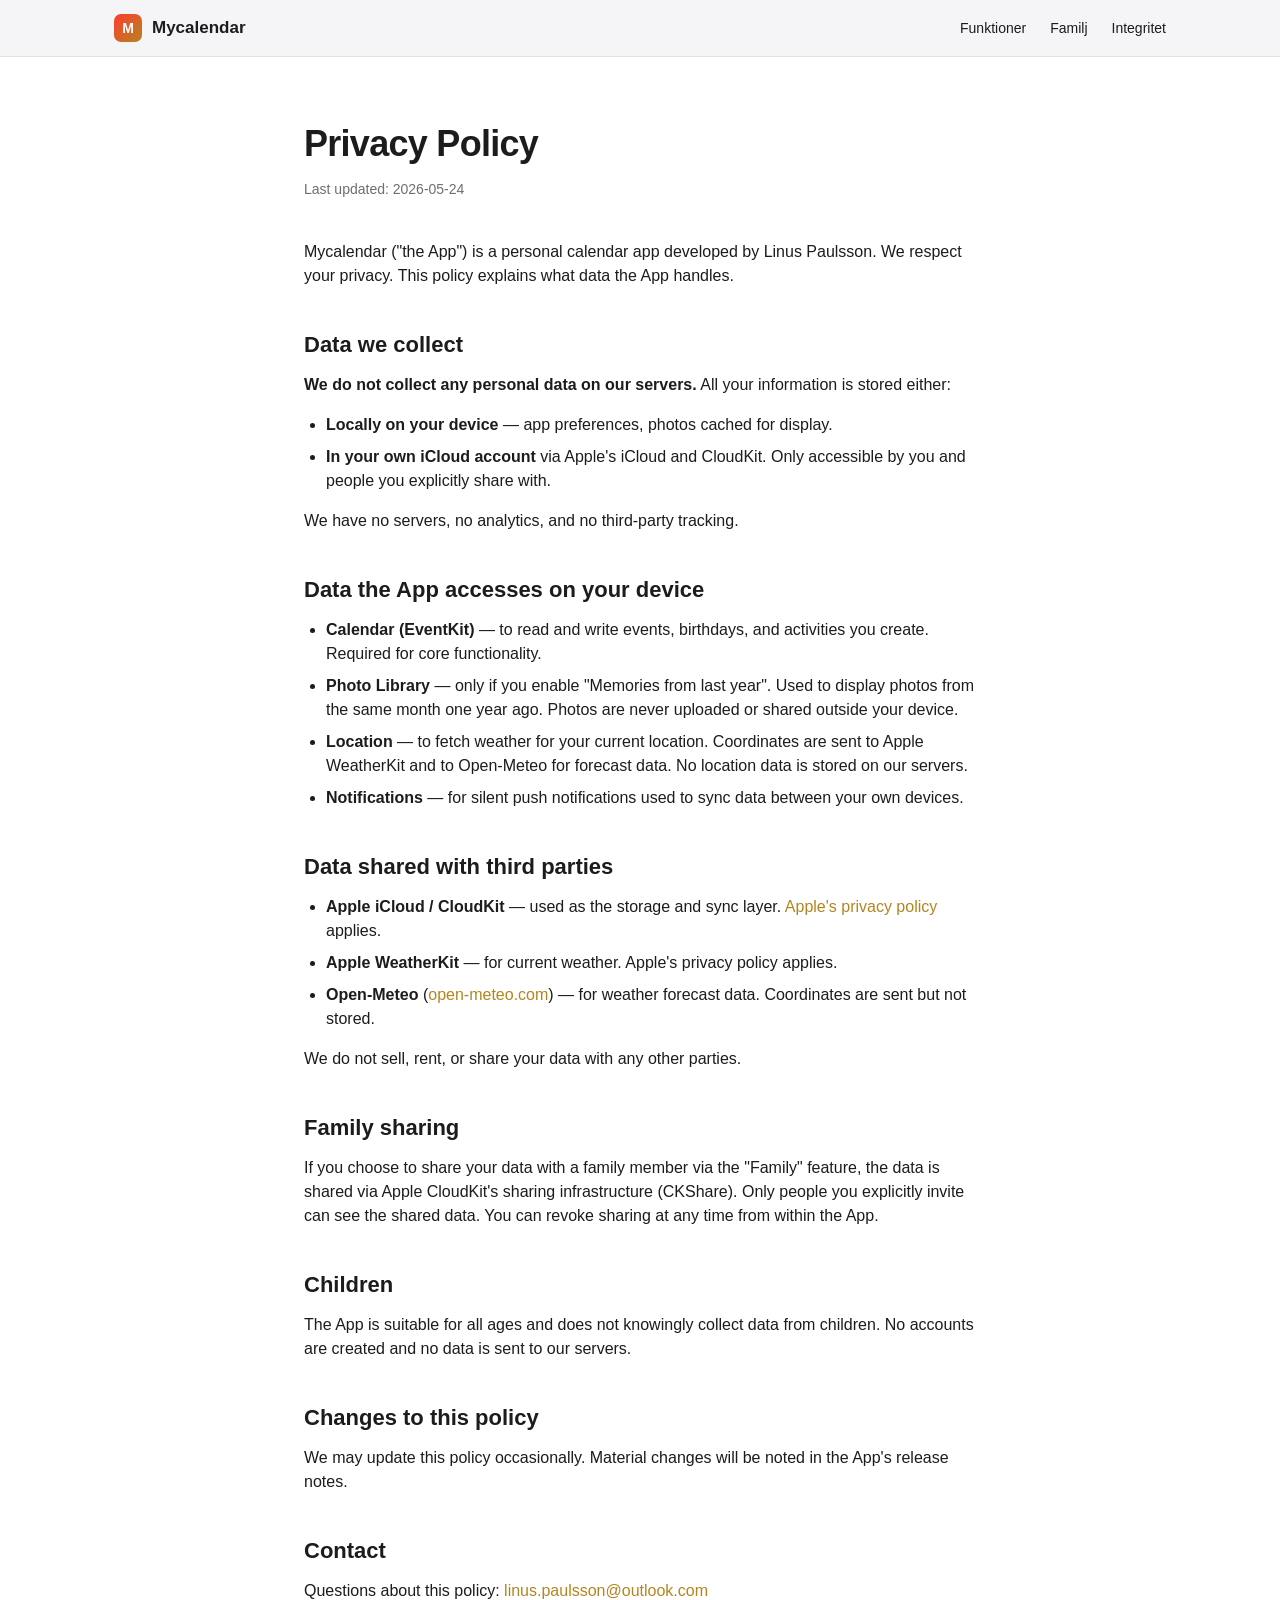
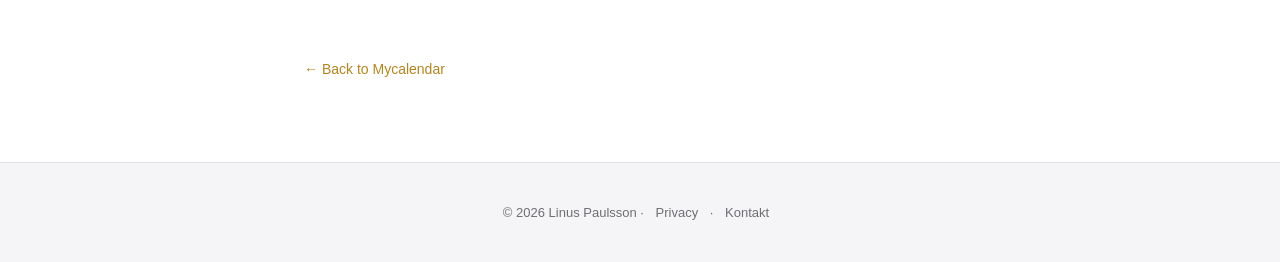
==== privacy.html @ e1168982 "Add Mycalendar landing + privacy" ====
<!DOCTYPE html>
<html lang="en">
<head>
  <meta charset="UTF-8" />
  <meta name="viewport" content="width=device-width, initial-scale=1.0" />
  <title>Privacy Policy — Mycalendar</title>
  <link rel="stylesheet" href="style.css" />
</head>
<body>

  <nav>
    <div class="inner">
      <a href="/myfamilycalendar/" class="brand">
        <span class="logo">M</span>
        <span>Mycalendar</span>
      </a>
      <div class="links">
        <a href="/myfamilycalendar/#features">Funktioner</a>
        <a href="/myfamilycalendar/#family">Familj</a>
        <a href="privacy.html">Integritet</a>
      </div>
    </div>
  </nav>

  <section class="privacy-page">
    <div class="container">
      <h1>Privacy Policy</h1>
      <div class="updated">Last updated: 2026-05-24</div>

      <p>
        Mycalendar ("the App") is a personal calendar app developed by Linus Paulsson.
        We respect your privacy. This policy explains what data the App handles.
      </p>

      <h2>Data we collect</h2>
      <p>
        <strong>We do not collect any personal data on our servers.</strong>
        All your information is stored either:
      </p>
      <ul>
        <li><strong>Locally on your device</strong> — app preferences, photos cached for display.</li>
        <li><strong>In your own iCloud account</strong> via Apple's iCloud and CloudKit. Only accessible by you and people you explicitly share with.</li>
      </ul>
      <p>We have no servers, no analytics, and no third-party tracking.</p>

      <h2>Data the App accesses on your device</h2>
      <ul>
        <li><strong>Calendar (EventKit)</strong> — to read and write events, birthdays, and activities you create. Required for core functionality.</li>
        <li><strong>Photo Library</strong> — only if you enable "Memories from last year". Used to display photos from the same month one year ago. Photos are never uploaded or shared outside your device.</li>
        <li><strong>Location</strong> — to fetch weather for your current location. Coordinates are sent to Apple WeatherKit and to Open-Meteo for forecast data. No location data is stored on our servers.</li>
        <li><strong>Notifications</strong> — for silent push notifications used to sync data between your own devices.</li>
      </ul>

      <h2>Data shared with third parties</h2>
      <ul>
        <li><strong>Apple iCloud / CloudKit</strong> — used as the storage and sync layer. <a href="https://www.apple.com/legal/privacy/" target="_blank" rel="noopener">Apple's privacy policy</a> applies.</li>
        <li><strong>Apple WeatherKit</strong> — for current weather. Apple's privacy policy applies.</li>
        <li><strong>Open-Meteo</strong> (<a href="https://open-meteo.com" target="_blank" rel="noopener">open-meteo.com</a>) — for weather forecast data. Coordinates are sent but not stored.</li>
      </ul>
      <p>We do not sell, rent, or share your data with any other parties.</p>

      <h2>Family sharing</h2>
      <p>
        If you choose to share your data with a family member via the "Family" feature, the data is shared via Apple
        CloudKit's sharing infrastructure (CKShare). Only people you explicitly invite can see the shared data.
        You can revoke sharing at any time from within the App.
      </p>

      <h2>Children</h2>
      <p>
        The App is suitable for all ages and does not knowingly collect data from children. No accounts are created
        and no data is sent to our servers.
      </p>

      <h2>Changes to this policy</h2>
      <p>
        We may update this policy occasionally. Material changes will be noted in the App's release notes.
      </p>

      <h2>Contact</h2>
      <p>
        Questions about this policy: <a href="mailto:linus.paulsson@outlook.com">linus.paulsson@outlook.com</a>
      </p>

      <a href="/myfamilycalendar/" class="back">← Back to Mycalendar</a>
    </div>
  </section>

  <footer>
    © 2026 Linus Paulsson ·
    <a href="privacy.html">Privacy</a> ·
    <a href="mailto:linus.paulsson@outlook.com">Kontakt</a>
  </footer>

</body>
</html>
---- style.css ----
/* ─── Reset ─── */
*, *::before, *::after { box-sizing: border-box; margin: 0; padding: 0; }
html { -webkit-text-size-adjust: 100%; }
body {
  font-family: -apple-system, BlinkMacSystemFont, "SF Pro Display", "Segoe UI",
               Roboto, Helvetica, Arial, sans-serif;
  font-size: 17px;
  line-height: 1.5;
  color: #1c1c1e;
  background: #f5f5f7;
  -webkit-font-smoothing: antialiased;
}

a { color: #b4851f; text-decoration: none; }
a:hover { text-decoration: underline; }

/* ─── Layout ─── */
.container { max-width: 1100px; margin: 0 auto; padding: 0 24px; }
section { padding: 80px 0; }

/* ─── Nav ─── */
nav {
  position: sticky; top: 0; z-index: 10;
  background: rgba(245, 245, 247, 0.85);
  backdrop-filter: saturate(180%) blur(20px);
  -webkit-backdrop-filter: saturate(180%) blur(20px);
  border-bottom: 0.5px solid rgba(0, 0, 0, 0.08);
}
nav .inner {
  max-width: 1100px; margin: 0 auto; padding: 14px 24px;
  display: flex; align-items: center; justify-content: space-between;
}
nav .brand {
  display: flex; align-items: center; gap: 10px;
  font-weight: 600; font-size: 17px; color: #1c1c1e;
}
nav .brand .logo {
  width: 28px; height: 28px; border-radius: 7px;
  background: linear-gradient(135deg, #ff3b30, #b4851f);
  display: grid; place-items: center;
  color: white; font-size: 14px; font-weight: 700;
}
nav .links { display: flex; gap: 24px; font-size: 14px; }
nav .links a { color: #1c1c1e; }

/* ─── Hero ─── */
.hero {
  text-align: center;
  padding-top: 80px;
  background: linear-gradient(180deg, #fff 0%, #f5f5f7 100%);
}
.hero h1 {
  font-size: clamp(40px, 6vw, 64px);
  font-weight: 700;
  letter-spacing: -0.02em;
  margin-bottom: 16px;
}
.hero .tagline {
  font-size: clamp(18px, 2.4vw, 24px);
  color: #6e6e73;
  font-weight: 400;
  max-width: 640px;
  margin: 0 auto 32px;
}
.hero .gold-accent { color: #b4851f; }
.hero .cta {
  display: inline-flex; align-items: center; gap: 10px;
  background: #1c1c1e; color: white;
  padding: 14px 28px; border-radius: 980px;
  font-size: 16px; font-weight: 500;
  transition: transform 0.15s ease;
}
.hero .cta:hover { transform: translateY(-1px); text-decoration: none; }
.hero .mockup {
  margin-top: 60px;
  display: flex; justify-content: center; gap: 40px;
  flex-wrap: wrap;
}

/* iPhone mockup (CSS-art) */
.phone {
  width: 260px; height: 540px;
  border-radius: 36px;
  background: #1c1c1e;
  padding: 10px;
  box-shadow: 0 30px 80px rgba(0, 0, 0, 0.15);
}
.phone .screen {
  width: 100%; height: 100%;
  border-radius: 28px;
  background: #f5f5f7;
  padding: 28px 16px 16px;
  display: flex; flex-direction: column; gap: 12px;
  overflow: hidden;
}
.phone .screen-header {
  display: flex; justify-content: space-between; align-items: center;
  font-size: 13px; color: #6e6e73;
}
.phone .month-title {
  text-align: center; font-size: 22px; margin: 8px 0 16px;
}
.phone .photo {
  width: 100%; height: 110px;
  border-radius: 12px;
  background: linear-gradient(135deg, #fde2c4, #f8c5d0);
  display: grid; place-items: center;
  color: rgba(180, 133, 31, 0.5); font-weight: 600; font-size: 12px;
}
.phone .calendar {
  background: white;
  border-radius: 12px;
  padding: 12px;
  flex: 1;
  font-size: 11px;
  color: #6e6e73;
}
.phone .day-row {
  display: flex; justify-content: space-around; margin-bottom: 6px;
}
.phone .day-row .today {
  background: #ff3b30; color: white;
  width: 22px; height: 22px; border-radius: 50%;
  display: grid; place-items: center;
  font-weight: 600;
}
.phone .day-row .bday {
  border: 2px solid #b4851f;
  width: 22px; height: 22px; border-radius: 50%;
  display: grid; place-items: center;
  font-weight: 600; color: #1c1c1e;
}

/* ─── Features ─── */
.features { background: white; }
.features h2 {
  font-size: 40px; font-weight: 700; text-align: center;
  letter-spacing: -0.02em; margin-bottom: 12px;
}
.features .subtitle {
  text-align: center; color: #6e6e73; font-size: 18px; margin-bottom: 60px;
}
.feature-grid {
  display: grid;
  grid-template-columns: repeat(auto-fit, minmax(280px, 1fr));
  gap: 24px;
}
.feature {
  background: #f5f5f7;
  border-radius: 18px;
  padding: 32px 28px;
}
.feature .icon {
  width: 44px; height: 44px;
  border-radius: 12px;
  background: linear-gradient(135deg, #ff3b30, #b4851f);
  display: grid; place-items: center;
  color: white; font-size: 22px;
  margin-bottom: 16px;
}
.feature h3 { font-size: 20px; font-weight: 600; margin-bottom: 8px; }
.feature p { color: #6e6e73; font-size: 15px; }

/* ─── Family section ─── */
.family {
  background: linear-gradient(180deg, #f5f5f7 0%, #fff 100%);
  text-align: center;
}
.family h2 {
  font-size: 40px; font-weight: 700;
  letter-spacing: -0.02em; margin-bottom: 16px;
}
.family p {
  color: #6e6e73; font-size: 18px;
  max-width: 640px; margin: 0 auto;
}

/* ─── Privacy section (intro on landing) ─── */
.privacy-intro {
  background: white;
  text-align: center;
}
.privacy-intro h2 { font-size: 32px; font-weight: 700; margin-bottom: 12px; }
.privacy-intro p { color: #6e6e73; max-width: 600px; margin: 0 auto 20px; }
.privacy-intro .link {
  display: inline-block;
  padding: 10px 22px;
  border: 1px solid #1c1c1e;
  border-radius: 980px;
  font-weight: 500;
  color: #1c1c1e;
}
.privacy-intro .link:hover { background: #1c1c1e; color: white; text-decoration: none; }

/* ─── Footer ─── */
footer {
  background: #f5f5f7;
  padding: 40px 24px;
  text-align: center;
  color: #6e6e73;
  font-size: 13px;
  border-top: 0.5px solid rgba(0, 0, 0, 0.08);
}
footer a { color: #6e6e73; margin: 0 8px; }

/* ─── Privacy page ─── */
.privacy-page {
  background: white;
  padding: 60px 24px 80px;
}
.privacy-page .container { max-width: 720px; }
.privacy-page h1 {
  font-size: 36px; font-weight: 700; margin-bottom: 8px;
  letter-spacing: -0.02em;
}
.privacy-page .updated {
  color: #6e6e73; font-size: 14px; margin-bottom: 40px;
}
.privacy-page h2 {
  font-size: 22px; font-weight: 600;
  margin: 40px 0 12px;
}
.privacy-page p, .privacy-page ul {
  color: #1c1c1e; font-size: 16px;
  margin-bottom: 16px;
}
.privacy-page ul { padding-left: 22px; }
.privacy-page ul li { margin-bottom: 8px; }
.privacy-page strong { font-weight: 600; }
.privacy-page .back {
  display: inline-block; margin-top: 40px;
  font-size: 14px; color: #b4851f;
}
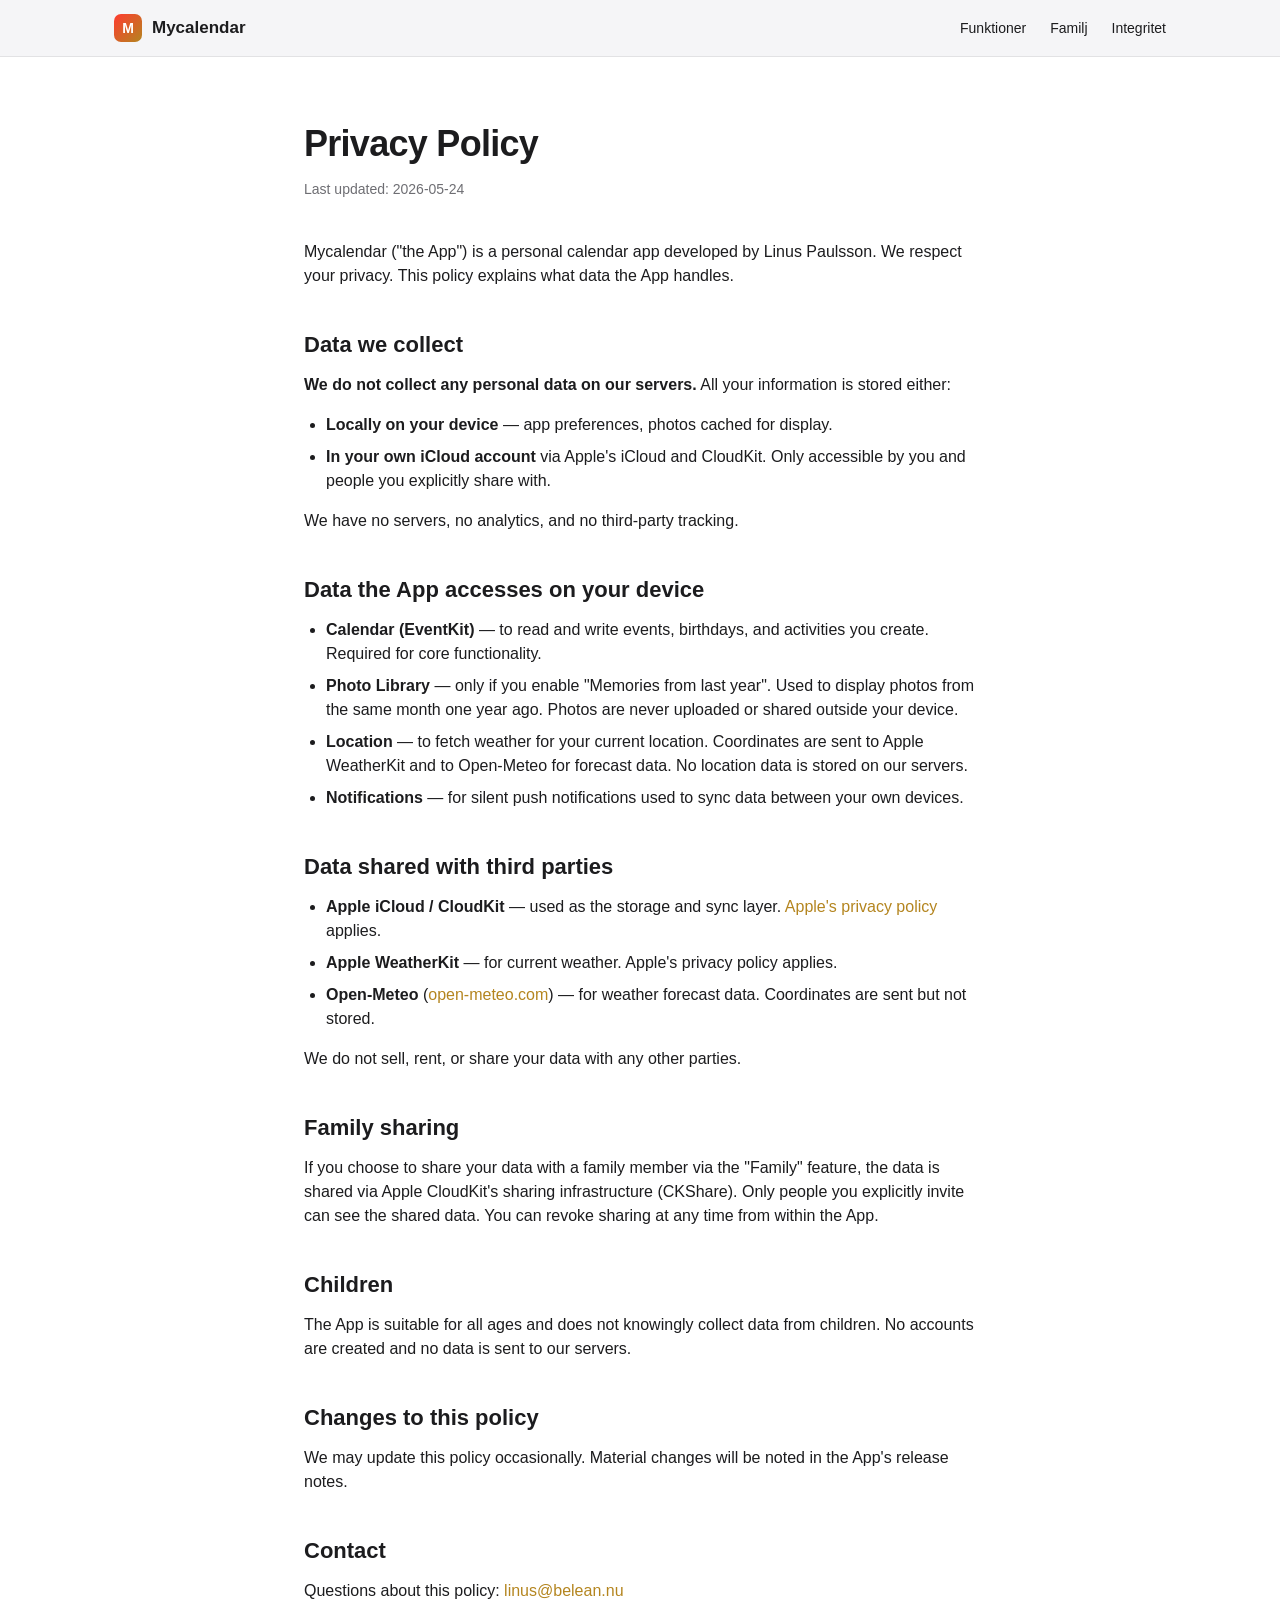
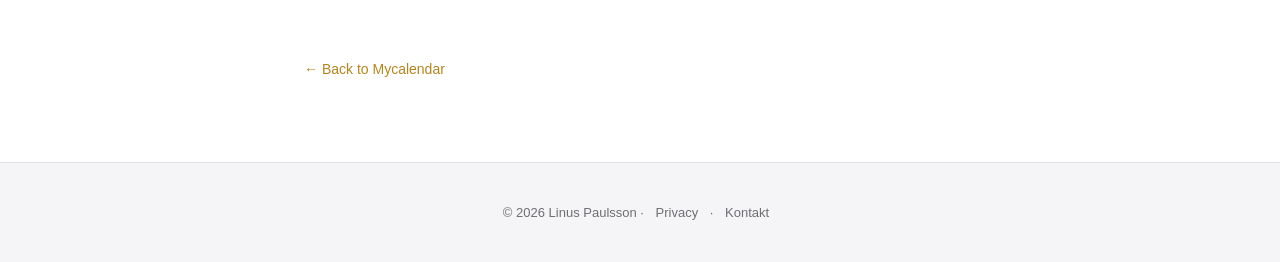
==== commit 3f197fff: "Update privacy.html" ====
--- a/privacy.html
+++ b/privacy.html
@@ -79,7 +79,7 @@
 
       <h2>Contact</h2>
       <p>
-        Questions about this policy: <a href="mailto:linus.paulsson@outlook.com">linus.paulsson@outlook.com</a>
+        Questions about this policy: <a href="mailto:linus@belean.nu">linus@belean.nu</a>
       </p>
 
       <a href="/myfamilycalendar/" class="back">← Back to Mycalendar</a>
@@ -89,7 +89,7 @@
   <footer>
     © 2026 Linus Paulsson ·
     <a href="privacy.html">Privacy</a> ·
-    <a href="mailto:linus.paulsson@outlook.com">Kontakt</a>
+    <a href="mailto:linus@belean.nu">Kontakt</a>
   </footer>
 
 </body>
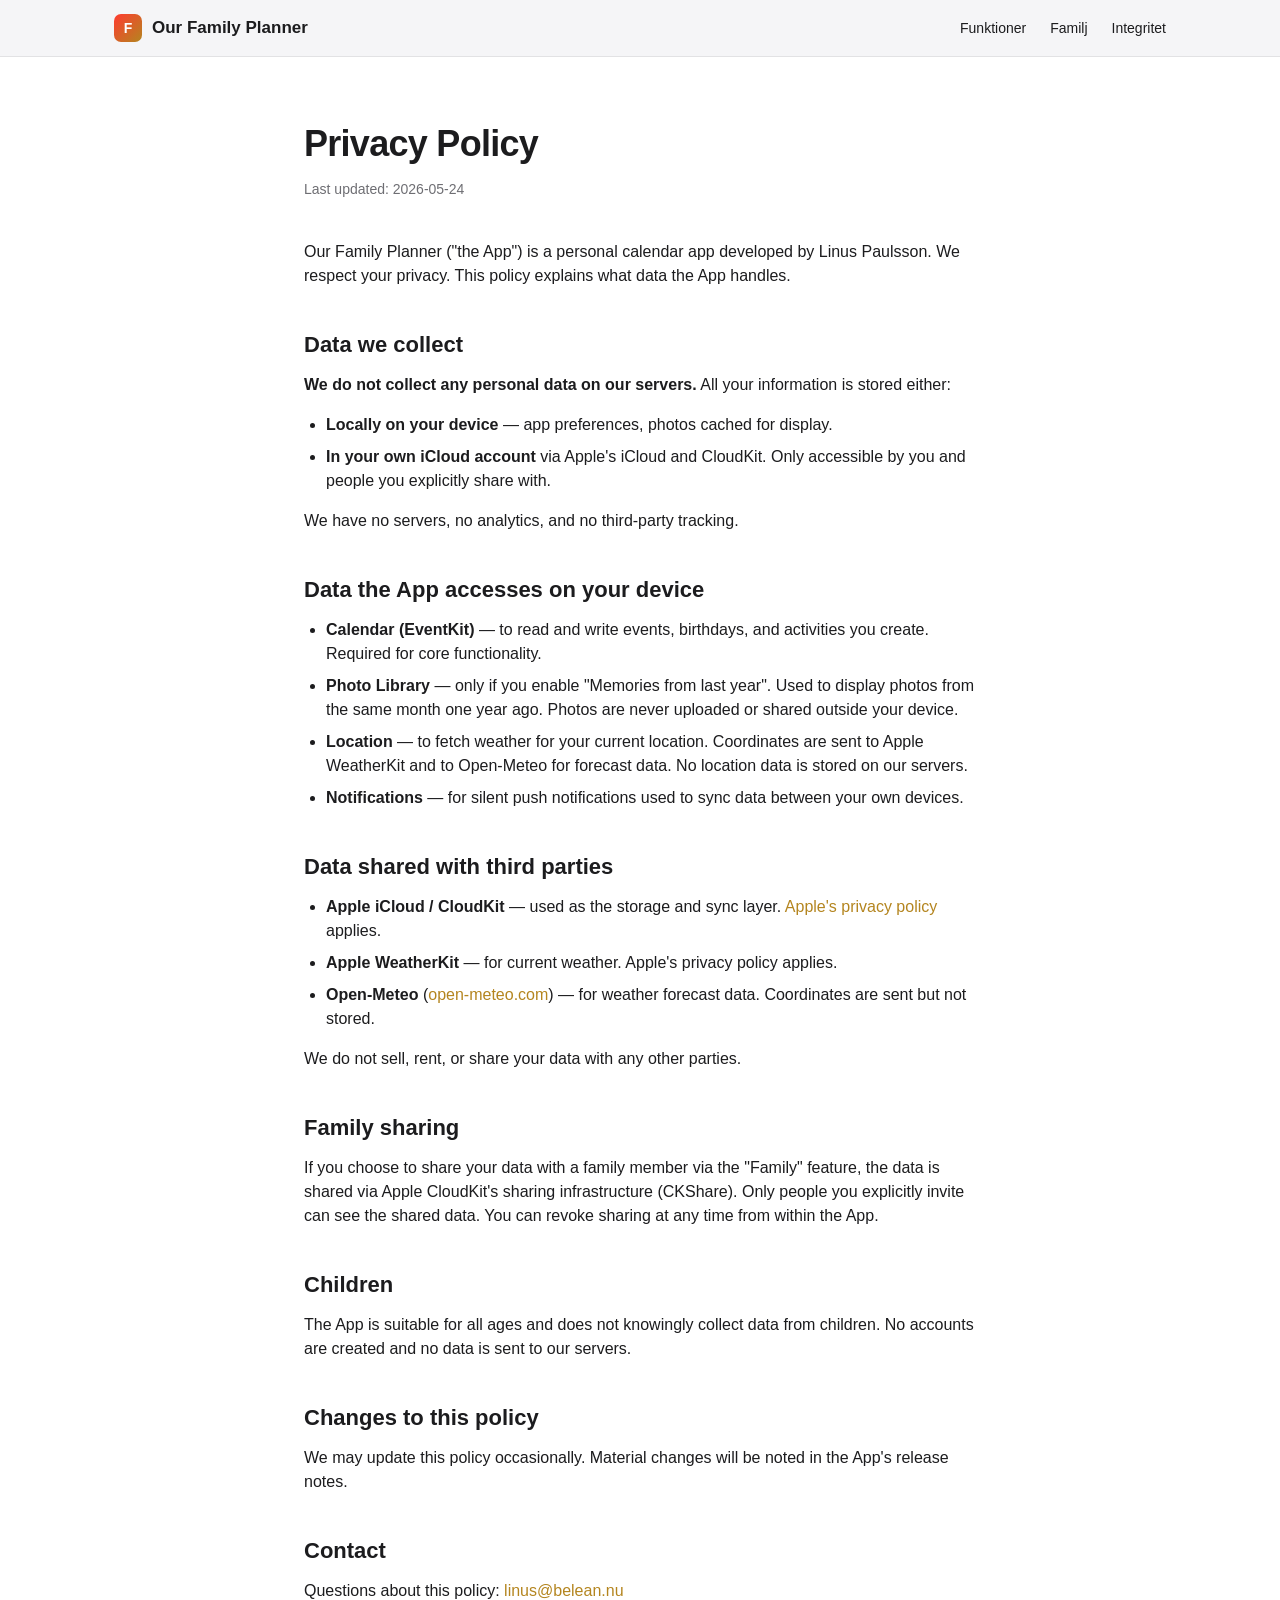
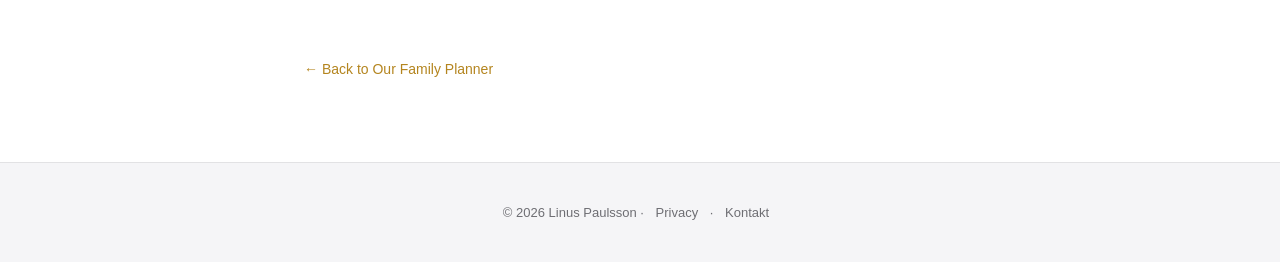
==== commit 142f9042: "Rename app to Our Family Planner" ====
--- a/privacy.html
+++ b/privacy.html
@@ -3,7 +3,7 @@
 <head>
   <meta charset="UTF-8" />
   <meta name="viewport" content="width=device-width, initial-scale=1.0" />
-  <title>Privacy Policy — Mycalendar</title>
+  <title>Privacy Policy — Our Family Planner</title>
   <link rel="stylesheet" href="style.css" />
 </head>
 <body>
@@ -11,8 +11,8 @@
   <nav>
     <div class="inner">
       <a href="/myfamilycalendar/" class="brand">
-        <span class="logo">M</span>
-        <span>Mycalendar</span>
+        <span class="logo">F</span>
+        <span>Our Family Planner</span>
       </a>
       <div class="links">
         <a href="/myfamilycalendar/#features">Funktioner</a>
@@ -28,7 +28,7 @@
       <div class="updated">Last updated: 2026-05-24</div>
 
       <p>
-        Mycalendar ("the App") is a personal calendar app developed by Linus Paulsson.
+        Our Family Planner ("the App") is a personal calendar app developed by Linus Paulsson.
         We respect your privacy. This policy explains what data the App handles.
       </p>
 
@@ -82,7 +82,7 @@
         Questions about this policy: <a href="mailto:linus@belean.nu">linus@belean.nu</a>
       </p>
 
-      <a href="/myfamilycalendar/" class="back">← Back to Mycalendar</a>
+      <a href="/myfamilycalendar/" class="back">← Back to Our Family Planner</a>
     </div>
   </section>
 
